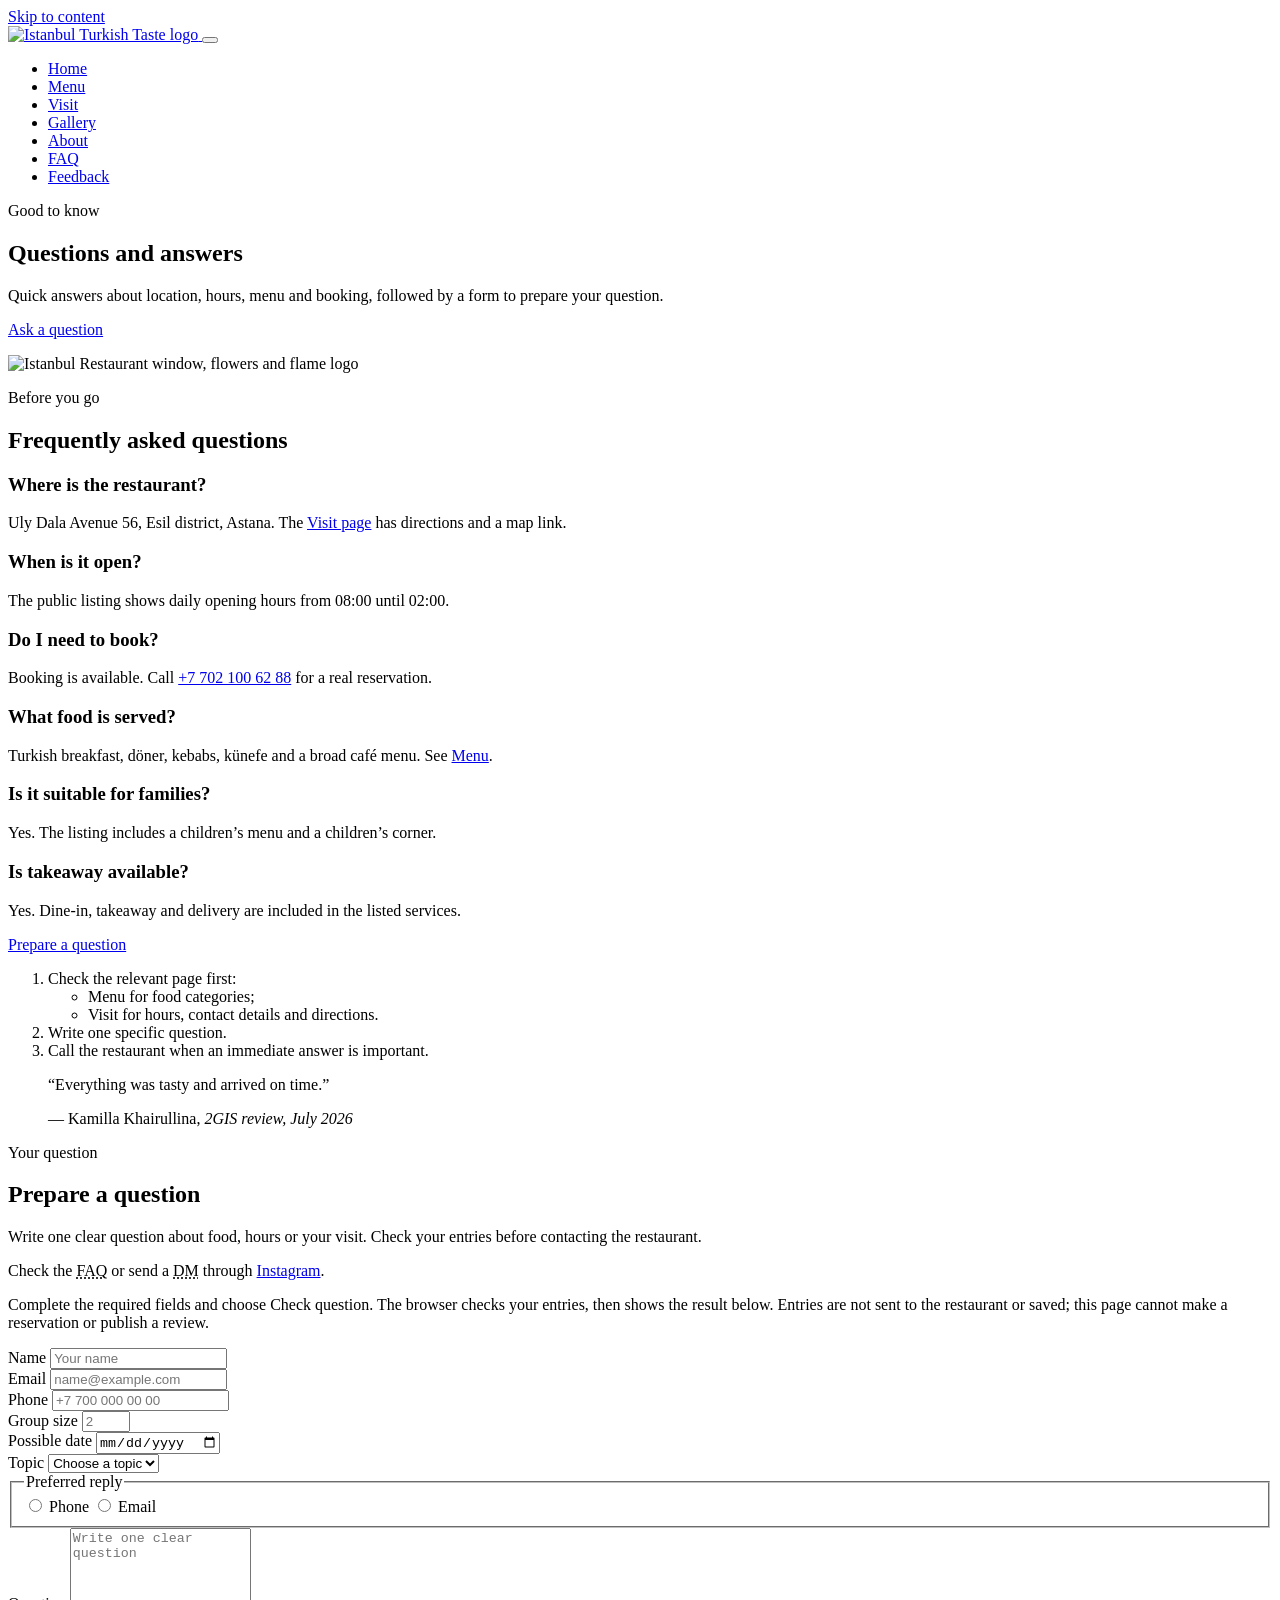
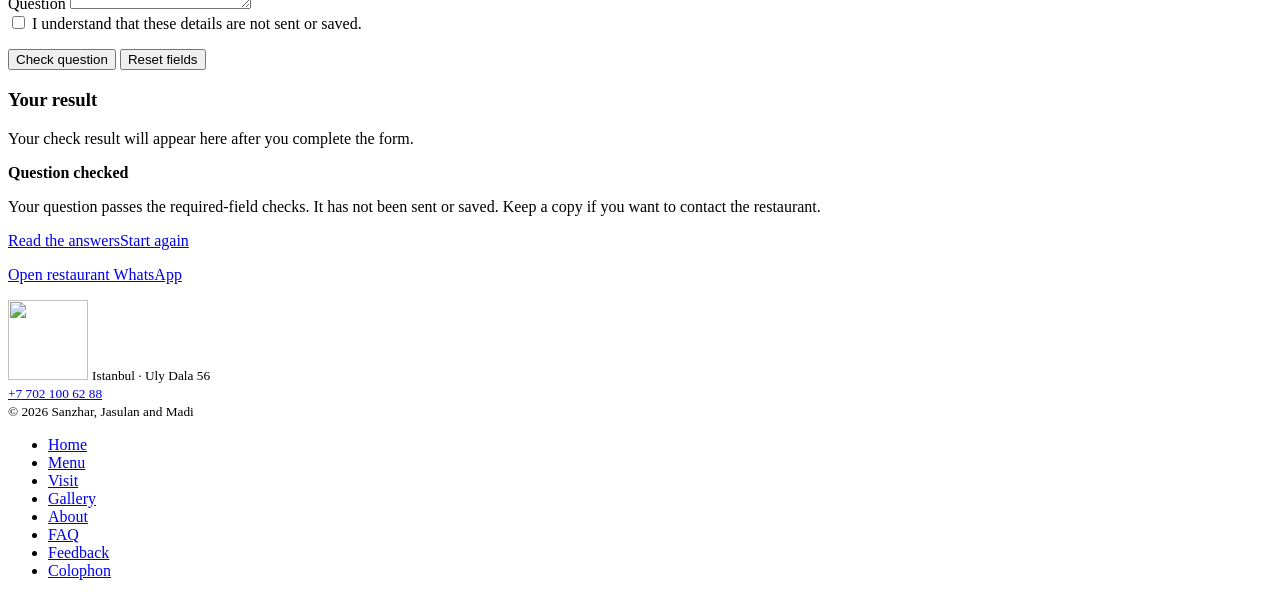
==== faq.html @ e1fde67c "Add restaurant pages and project documentation" ====
<!DOCTYPE html>
<html lang="en">
<head>
<meta charset="utf-8">
<meta content="width=device-width, initial-scale=1" name="viewport">
<meta content="Visitor questions and a question preparation form for Istanbul Restaurant in Astana." name="description">
<meta content="Madi" name="author">
<title>FAQ — Istanbul Restaurant Astana</title>
<!-- Pinned Bootstrap 5.3.8; local correction layer follows. --><link href="vendor/bootstrap/bootstrap.min.css" rel="stylesheet">
<link href="css/base.css" rel="stylesheet">
<link rel="icon" type="image/jpeg" href="images/istanbul-logo.jpg">
</head>
<body class="faq-page">
<!-- Author: Madi. -->
<a class="skip-link visually-hidden-focusable position-fixed top-0 start-0 m-3 btn btn-warning" href="#main-content">Skip to content</a>
<header class="site-header sticky-top bg-body border-bottom">
<div class="container">
<nav aria-label="Main navigation" class="navbar navbar-expand-lg w-100" data-bs-theme="light"><a aria-label="Istanbul Restaurant home" class="navbar-brand me-auto" href="index.html">
<img alt="Istanbul Turkish Taste logo" class="brand-logo object-fit-contain" src="images/istanbul-logo.jpg">
</a><button aria-controls="main-navbar" aria-expanded="false" aria-label="Toggle navigation" class="navbar-toggler" data-bs-target="#main-navbar" data-bs-toggle="collapse" type="button" id="navigation-toggle"><span class="navbar-toggler-icon"></span></button>
<div class="collapse navbar-collapse justify-content-lg-end" id="main-navbar"><ul class="navbar-nav gap-lg-2 mb-2 mb-lg-0" id="navigation-links">
<li class="nav-item"><a class="nav-link py-2" href="index.html">Home</a></li>
<li class="nav-item"><a class="nav-link py-2" href="menu.html">Menu</a></li>
<li class="nav-item"><a class="nav-link py-2" href="visit.html">Visit</a></li>
<li class="nav-item"><a class="nav-link py-2" href="gallery.html">Gallery</a></li>
<li class="nav-item"><a class="nav-link py-2" href="about.html">About</a></li>
<li class="nav-item"><a aria-current="page" class="nav-link py-2 active text-decoration-underline link-underline-warning link-offset-3" href="faq.html">FAQ</a></li>
<li class="nav-item"><a class="nav-link py-2" href="feedback.html">Feedback</a></li>
</ul></div>
</nav>
</div>
</header>
<main id="main-content">
<!-- This section introduces the questions and is labelled by the page h1. -->
<section aria-labelledby="faq-title" class="container-fluid px-0 border-bottom">
<div class="row g-0 align-items-stretch">
<div class="page-hero-copy col-12 col-lg-6 d-flex flex-column justify-content-center p-4 p-md-5">
<p class="small fw-bold text-uppercase text-brand-accent mb-3">Good to know</p>
<h1 class="display-2 mb-4" id="faq-title">Questions and answers</h1>
<p class="lead">Quick answers about location, hours, menu and booking, followed by a form to prepare your question.</p>
<p class="d-flex flex-wrap align-items-center gap-2 mt-4"><a class="btn btn-warning" href="#question-form">Ask a question</a></p>
</div>
<div class="page-hero-media col-12 col-lg-6 m-0">
<img alt="Istanbul Restaurant window, flowers and flame logo" class="img-fluid w-100 h-100 object-fit-cover" src="images/restaurant-window-logo.jpg" decoding="async">
</div>
</div></section>
<section class="py-5">
<div class="container">
<p class="small fw-bold text-uppercase text-brand-accent mb-3">Before you go</p>
<h2 class="display-5 mb-4" id="answers-title">Frequently asked questions</h2>
<div class="faq-grid row g-4" id="faq-items">
<article class="col-12 col-md-6 border-bottom pb-3">
<h3 class="h4 mb-3">Where is the restaurant?</h3>
<p>Uly Dala Avenue 56, Esil district, Astana. The <a href="visit.html">Visit page</a> has directions and a map link.</p>
</article>
<article class="col-12 col-md-6 border-bottom pb-3">
<h3 class="h4 mb-3">When is it open?</h3>
<p>The public listing shows daily opening hours from 08:00 until 02:00.</p>
</article>
<article class="col-12 col-md-6 border-bottom pb-3">
<h3 class="h4 mb-3">Do I need to book?</h3>
<p>Booking is available. Call <a href="tel:+77021006288">+7 702 100 62 88</a> for a real reservation.</p>
</article>
<article class="col-12 col-md-6 border-bottom pb-3">
<h3 class="h4 mb-3">What food is served?</h3>
<p>Turkish breakfast, döner, kebabs, künefe and a broad café menu. See <a href="menu.html">Menu</a>.</p>
</article>
<article class="col-12 col-md-6 border-bottom pb-3">
<h3 class="h4 mb-3">Is it suitable for families?</h3>
<p>Yes. The listing includes a children’s menu and a children’s corner.</p>
</article>
<article class="col-12 col-md-6 border-bottom pb-3">
<h3 class="h4 mb-3">Is takeaway available?</h3>
<p>Yes. Dine-in, takeaway and delivery are included in the listed services.</p>
</article>
</div>
<div id="generated-faq-items" aria-live="polite"></div>
<p class="mt-4"><a class="btn btn-warning" href="#question-form">Prepare a question</a></p>
<ol class="faq-steps list-unstyled d-grid gap-3 mt-4" start="1">
<li class="border rounded p-4 m-0">
              Check the relevant page first:
              <ul>
<li>Menu for food categories;</li>
<li>Visit for hours, contact details and directions.</li>
</ul>
</li>
<li class="border rounded p-4 m-0">Write one specific question.</li>
<li class="border rounded p-4 m-0">Call the restaurant when an immediate answer is important.</li>
</ol>
<blockquote>
<p><q>Everything was tasty and arrived on time.</q></p>
<footer>— Kamilla Khairullina, <cite>2GIS review, July 2026</cite></footer>
</blockquote>
</div>
</section>
<section aria-labelledby="question-title" class="py-5 bg-dark text-white" id="question-form">
<div class="feedback-panel container"><div class="row g-4 align-items-start">
<div class="col-12 col-lg-5">
<p class="small fw-bold text-uppercase text-brand-accent mb-3">Your question</p>
<h2 class="display-5 mb-4" id="question-title">Prepare a question</h2>
<p class="lead">Write one clear question about food, hours or your visit. Check your entries before contacting the restaurant.</p>
<p>
              Check the <abbr title="Frequently Asked Questions">FAQ</abbr> or send a
              <abbr title="Direct message">DM</abbr> through
              <a class="link-light" href="https://www.instagram.com/istanbul.turkishtaste/" rel="noopener noreferrer" target="_blank">Instagram</a>.
            </p>
</div>
<form action="faq.html#question-result" class="col-12 col-lg-7 bg-body text-dark p-4 border-top border-warning border-4 shadow-sm" method="get" id="faq-question-form" aria-describedby="faq-form-help">
<p id="faq-form-help">Complete the required fields and choose Check question. The browser checks your entries, then shows the result below. Entries are not sent to the restaurant or saved; this page cannot make a reservation or publish a review.</p>
<div id="faq-errors" class="d-none alert alert-danger p-3 mb-3" role="alert" tabindex="-1"></div>
<div class="form-grid row g-3">
<div class="col-12 col-md-6">
<label class="form-label" for="faq-name">Name</label>
<input class="form-control" id="faq-name" name="name" placeholder="Your name" required="" type="text" autocomplete="name" aria-describedby="faq-name-error">
<span id="faq-name-error" class="invalid-feedback d-none"></span>
</div>
<div class="col-12 col-md-6">
<label class="form-label" for="faq-email">Email</label>
<input class="form-control" id="faq-email" name="email" placeholder="name@example.com" required="" type="email" autocomplete="email" aria-describedby="faq-email-error">
<span id="faq-email-error" class="invalid-feedback d-none"></span>
</div>
<div class="col-12 col-md-6">
<label class="form-label" for="faq-phone">Phone</label>
<input class="form-control" id="faq-phone" name="phone" placeholder="+7 700 000 00 00" required="" type="tel" autocomplete="tel" aria-describedby="faq-phone-error">
<span id="faq-phone-error" class="invalid-feedback d-none"></span>
</div>
<div class="col-12 col-md-6">
<label class="form-label" for="faq-guests">Group size</label>
<input class="form-control" id="faq-guests" max="60" min="1" name="guests" placeholder="2" required="" type="number" aria-describedby="faq-guests-error">
<span id="faq-guests-error" class="invalid-feedback d-none"></span>
</div>
<div class="col-12 col-md-6">
<label class="form-label" for="faq-date">Possible date</label>
<input class="form-control" id="faq-date" name="date" required="" type="date" aria-describedby="faq-date-error">
<span id="faq-date-error" class="invalid-feedback d-none"></span>
</div>
<div class="col-12 col-md-6">
<label class="form-label" for="faq-topic">Topic</label>
<select class="form-select" id="faq-topic" name="topic" required="" aria-describedby="faq-topic-error">
<option value="">Choose a topic</option>
<option>Menu</option>
<option>Opening hours</option>
<option>Group visit</option>
<option>Accessibility</option>
</select>
<span id="faq-topic-error" class="invalid-feedback d-none"></span>
</div>
<fieldset class="col-12">
<legend>Preferred reply</legend>
<div class="choice-row d-flex flex-wrap align-items-center gap-3">
<input class="form-check-input" id="faq-reply-phone" name="reply" required="" type="radio" value="phone">
<label class="form-check-label" for="faq-reply-phone">Phone</label>
<input class="form-check-input" id="faq-reply-email" name="reply" type="radio" value="email">
<label class="form-check-label" for="faq-reply-email">Email</label>
</div>
</fieldset>
<div class="col-12">
<label class="form-label" for="faq-message">Question</label>
<textarea class="form-control" id="faq-message" name="message" placeholder="Write one clear question" required="" maxlength="1500" rows="5" aria-describedby="faq-message-error"></textarea>
<span id="faq-message-error" class="invalid-feedback d-none"></span>
</div>
<label class="col-12 d-flex align-items-center gap-2" for="faq-confirm">
<input class="form-check-input" id="faq-confirm" required="" type="checkbox" name="acknowledged" value="yes"> I understand that these details are not sent or saved.</label>
</div>
<p class="d-flex flex-wrap align-items-center gap-2 mt-4">
<button class="btn btn-warning" type="submit" id="faq-submit">Check question</button>
<button class="btn btn-outline-dark" type="reset" id="faq-reset">Reset fields</button>
</p>
<section id="question-result" class="result-panel border rounded p-3 mt-4" aria-labelledby="faq-result-title" tabindex="-1">
<h3 id="faq-result-title" class="h5">Your result</h3>
<p class="result-idle mb-0">Your check result will appear here after you complete the form.</p>
<div class="form-result alert alert-success p-3" role="status">
<strong>Question checked</strong><p class="mt-2">Your question passes the required-field checks. It has not been sent or saved. Keep a copy if you want to contact the restaurant.</p>
<div id="faq-summary"></div>
<div id="faq-confirmation" aria-live="polite"></div>
<p class="d-flex flex-wrap gap-2"><a class="btn btn-warning" href="faq.html#answers-title">Read the answers</a><a class="btn btn-outline-dark" href="faq.html#faq-question-form">Start again</a></p>
<p><a class="btn btn-outline-dark" href="https://wa.me/77021006288" target="_blank" rel="noopener noreferrer">Open restaurant WhatsApp</a></p>
</div></section>
</form>
</div></div>
</section>
</main>
<footer class="site-footer text-break bg-dark text-white">
  <div class="container py-4"><div class="row g-4 align-items-center">
    <div class="col-12 col-lg-5 d-flex align-items-center gap-3">
      <img alt="" class="object-fit-contain flex-shrink-0" width="80" height="80" src="images/istanbul-logo.jpg">
      <small>Istanbul · Uly Dala 56<br><a class="link-light" href="tel:+77021006288">+7 702 100 62 88</a><br>© 2026 Sanzhar, Jasulan and Madi</small>
    </div>
    <nav class="col-12 col-lg-7" aria-label="Footer navigation">
      <ul class="d-flex flex-wrap justify-content-lg-end gap-3 list-unstyled mb-0">
<li><a class="link-light" href="index.html">Home</a></li>
<li><a class="link-light" href="menu.html">Menu</a></li>
<li><a class="link-light" href="visit.html">Visit</a></li>
<li><a class="link-light" href="gallery.html">Gallery</a></li>
<li><a class="link-light" href="about.html">About</a></li>
<li><a class="link-light" href="faq.html">FAQ</a></li>
<li><a class="link-light" href="feedback.html">Feedback</a></li>
<li><a class="link-light" href="colophon.html">Colophon</a></li>
</ul>
    </nav>
  </div></div>
</footer>
<script src="vendor/bootstrap/bootstrap.bundle.min.js"></script>
<script src="js/main.js" defer></script>
<script src="js/forms.js" defer></script>
<script src="js/faq.js" defer></script>
</body>
</html>
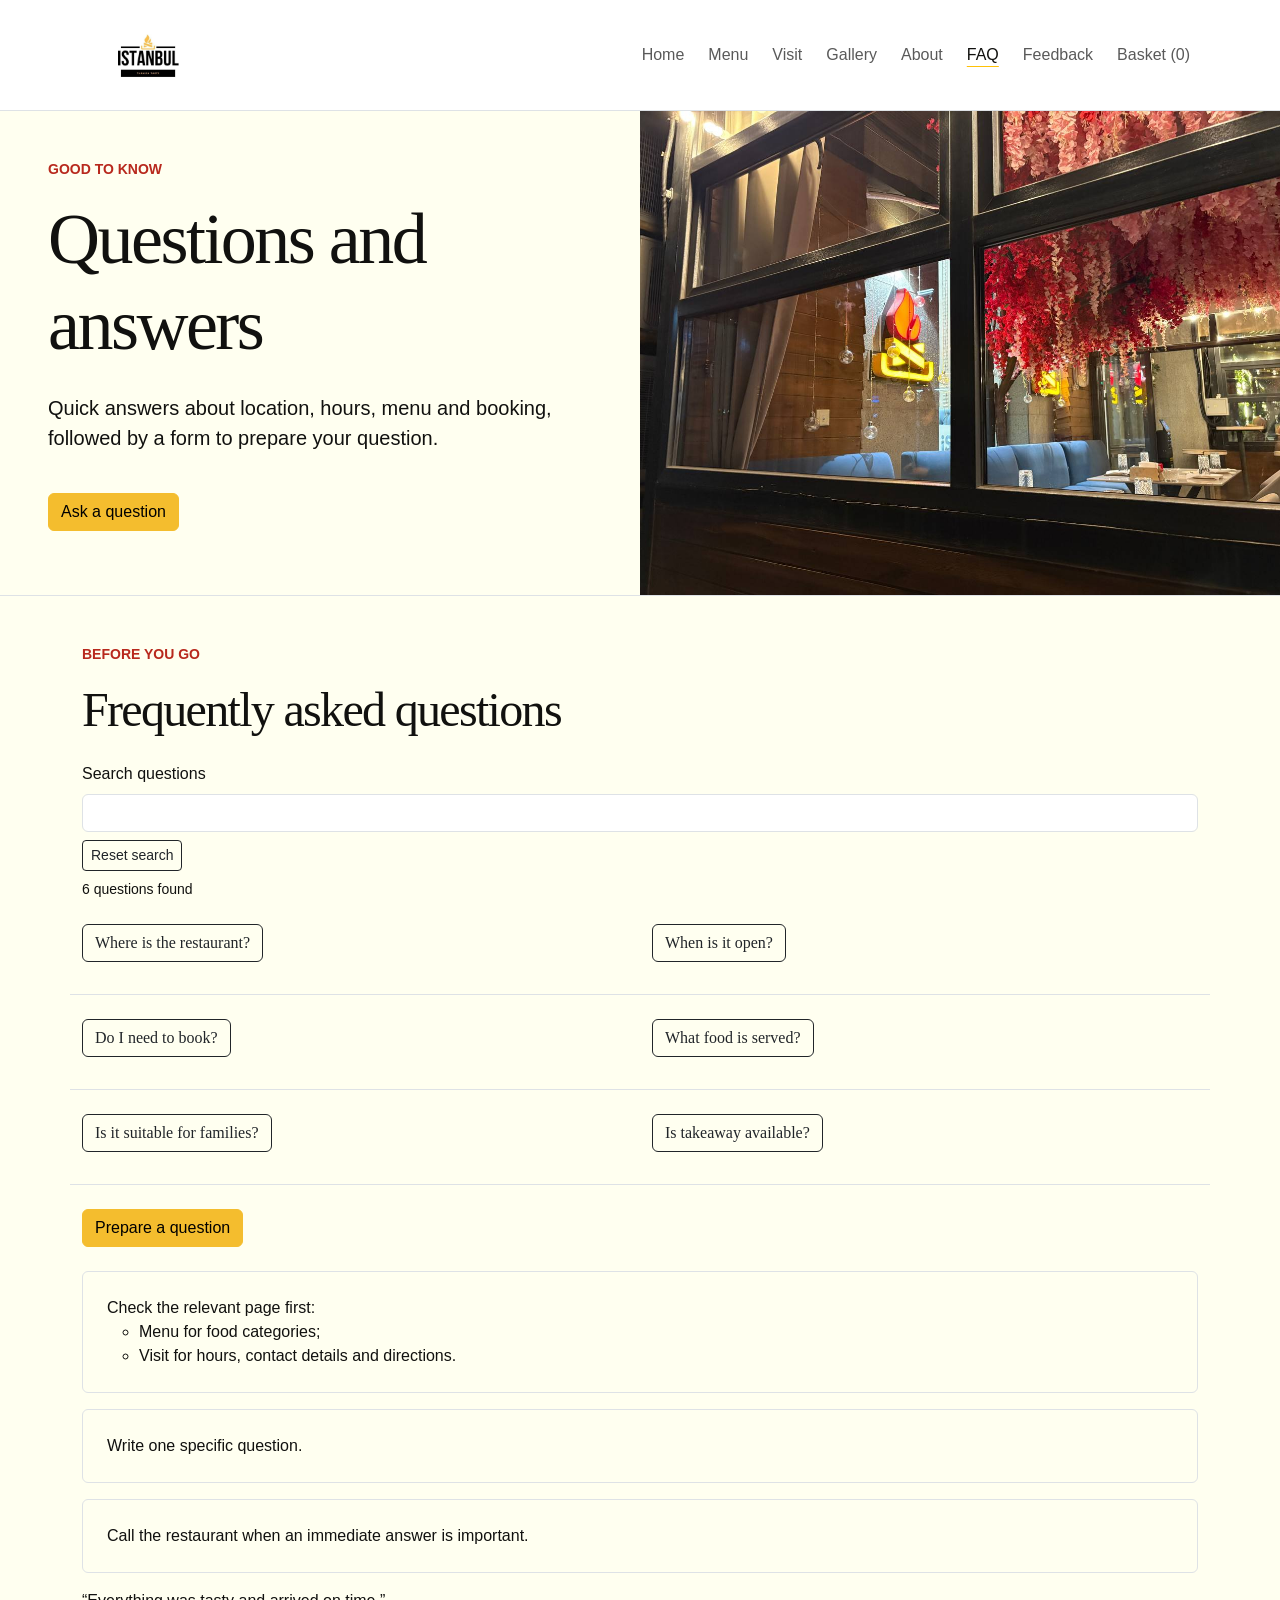
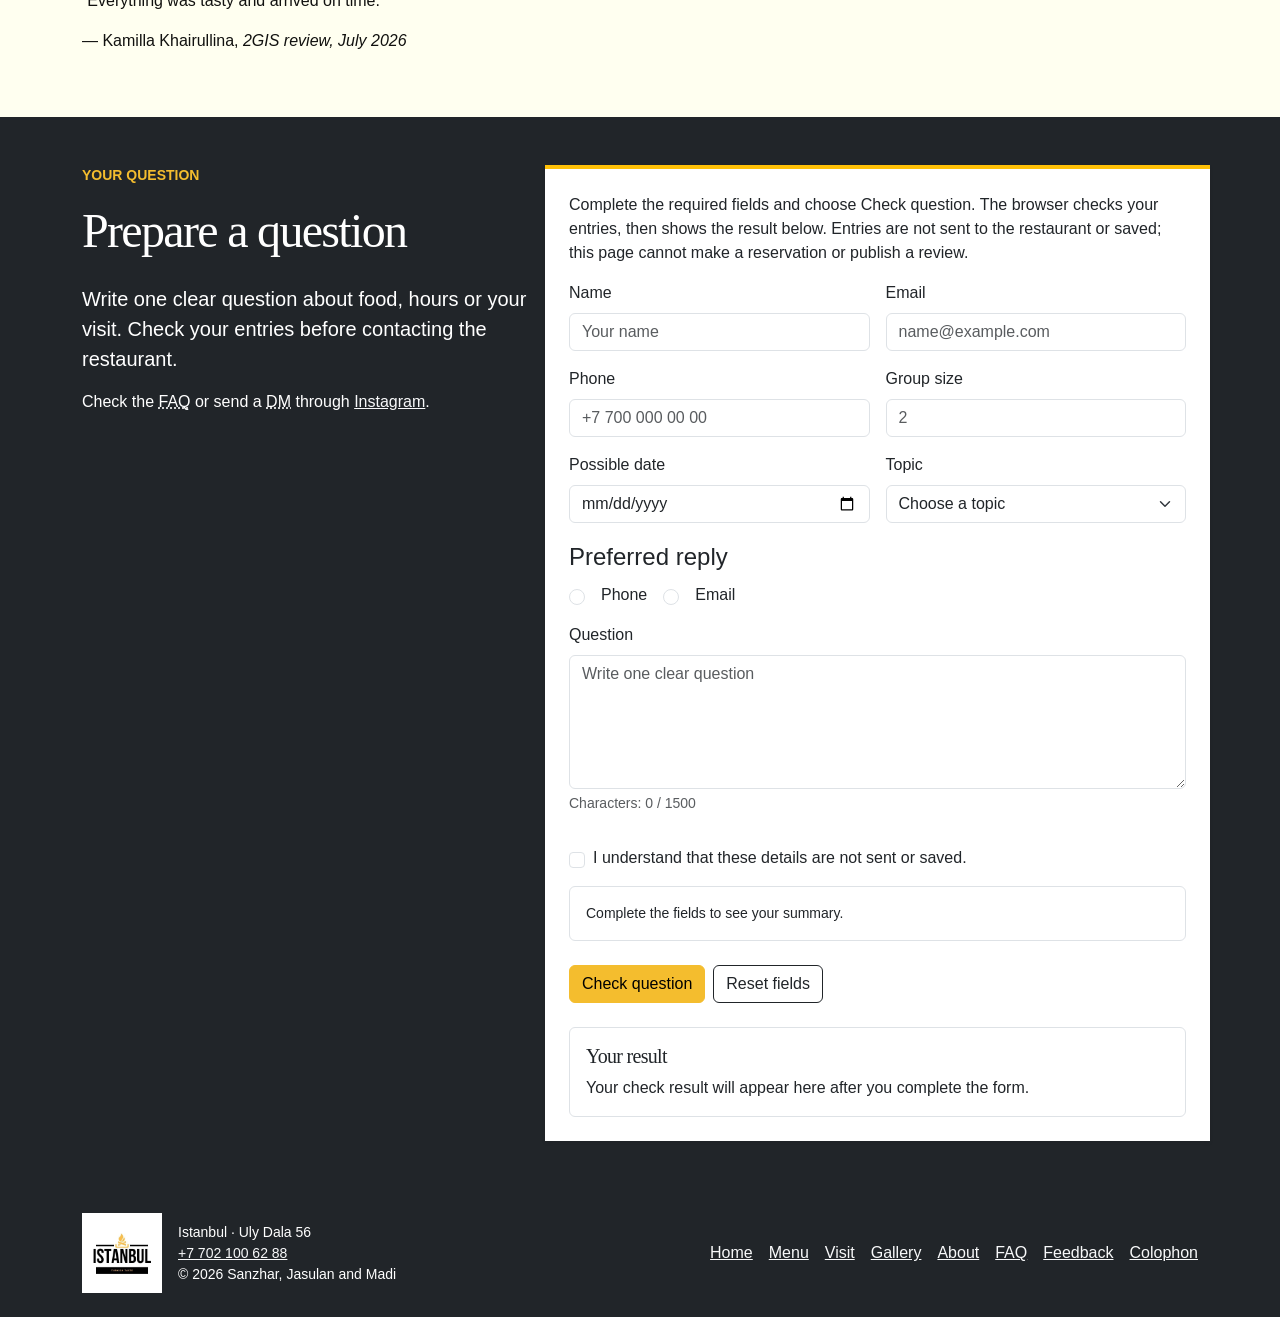
==== commit 5f04d08e: "Connect jQuery CDN and document rewritten features" ====
--- a/faq.html
+++ b/faq.html
@@ -201,8 +201,9 @@
   </div></div>
 </footer>
 <script src="vendor/bootstrap/bootstrap.bundle.min.js"></script>
+<script src="https://code.jquery.com/jquery-3.7.1.min.js" defer></script>
 <script src="js/main.js" defer></script>
-<script src="js/forms.js" defer></script>
+<script src="js/jquery-forms.js" defer></script>
 <script src="js/faq.js" defer></script>
 </body>
 </html>
--- a/css/base.css
+++ b/css/base.css
@@ -0,0 +1,138 @@
+/* Bootstrap 5.3.8 supplies layout, spacing, buttons and responsive behavior.
+   This file keeps Istanbul's palette, type and details Bootstrap does not provide. */
+:root {
+  --brand-ink: #11110f;
+  --brand-paper: ivory;
+  --brand-gold: #f4bd2e;
+  --brand-flame: #b8291d;
+}
+body {
+  background: var(--brand-paper);
+  color: var(--brand-ink);
+  font-family: "Trebuchet MS", Arial, sans-serif;
+}
+h1, h2, h3, h4 {
+  font-family: Georgia, "Times New Roman", serif;
+  letter-spacing: -.035em;
+}
+.text-brand-accent { color: var(--brand-flame); }
+.bg-dark .text-brand-accent,
+.brand-brown .text-brand-accent { color: var(--brand-gold); }
+.brand-brown { background: #3b2d24; }
+/* Match Bootstrap's button variables to the restaurant logo. */
+.btn-warning {
+  --bs-btn-bg: var(--brand-gold);
+  --bs-btn-border-color: var(--brand-gold);
+  --bs-btn-hover-bg: #e4ab1d;
+  --bs-btn-hover-border-color: #e4ab1d;
+}
+.brand-logo { width: 8.25rem; height: 5.25rem; object-fit: contain; }
+.site-header {
+  position: sticky;
+  top: 0;
+  z-index: 102;
+}
+.footer-logo { width: 5rem; height: 5rem; object-fit: contain; }
+.navbar .nav-link[aria-current="page"] {
+  color: var(--brand-ink);
+  text-decoration: underline;
+  text-decoration-color: var(--brand-gold);
+  text-underline-offset: .5em;
+}
+/* The photo stays structural; this gradient only protects text contrast. */
+.home-hero::after {
+  content: "";
+  position: absolute;
+  inset: 0;
+  background: linear-gradient(to top, rgba(17,17,15,.94), rgba(17,17,15,.55) 55%, rgba(17,17,15,.08));
+  pointer-events: none;
+}
+.hero-image { object-position: 60% center; }
+.cta-image { max-height: 28rem; }
+.hero-image, .cta-image { object-fit: cover; }
+/* Keep the keyboard skip link reachable without occupying normal layout space. */
+.skip-link {
+  position: fixed;
+  top: -6rem;
+  left: 1rem;
+  z-index: 1080;
+  padding: .75rem 1rem;
+  background: var(--brand-gold);
+  color: var(--brand-ink);
+}
+.skip-link:focus { top: 1rem; }
+/* Native form submission targets a prebuilt result; future JS uses the same states. */
+.form-result { display: none; }
+.form-result:target { display: block; }
+.result-panel:target .form-result { display: block; }
+.result-panel:target .result-idle { display: none; }
+.faq-stepss {
+  margin: 0;
+  padding: 32px;
+  list-style: none;
+  border: 1px solid rgba(17, 17, 15, 0.2);
+  display: grid;
+  border-radius: 8px;
+}
+
+/* Keep the shared sticky header clear of linked headings and form results. */
+html { scroll-padding-top: 8rem; }
+[id] { scroll-margin-top: 8rem; }
+[class*="col-"] { min-width: 0; }
+.site-footer a, address, pre { overflow-wrap: anywhere; }
+pre { max-width: 100%; overflow-x: auto; }
+.faq-steps { padding-left: 0; display: grid; gap: 1rem; margin-top: 2rem; }
+a:focus-visible, button:focus-visible, input:focus-visible,
+select:focus-visible, textarea:focus-visible, [tabindex="-1"]:focus-visible {
+  outline: 3px solid var(--brand-gold);
+  outline-offset: 3px;
+}
+
+/* State hooks are shared by all four forms and future generated content. */
+.is-hidden { display: none !important; }
+.is-active { font-weight: 700; text-decoration: underline; }
+.is-selected { border-color: var(--brand-gold) !important; box-shadow: 0 0 0 2px var(--brand-gold); }
+.is-error { color: #842029; background: #f8d7da; border: 1px solid #842029; border-radius: .375rem; }
+.is-success { color: #0f5132; background: #d1e7dd; border: 1px solid #0f5132; border-radius: .375rem; }
+.field-error { color: #842029; display: block; margin-top: .375rem; }
+.form-control.is-error, .form-select.is-error { background-color: white; border-color: #842029; }
+.cascade-demo { letter-spacing: .28em; }
+
+@media (max-width: 575.98px) {
+  .brand-logo { width: 6.5rem; height: 4rem; }
+  .navbar .nav-link { padding-block: .6rem; }
+  .faq-stepss { padding: 1.25rem; }
+}
+
+/* Menu filters, inline add buttons and expandable basket. */
+.menu-tools { margin: 24px 0; }
+.menu-tools > .row { max-width: 680px; }
+.menu-basket { background: #fff9e8; border: 1px solid #e6d7ad; border-radius: 12px; margin-bottom: 24px; }
+.menu-basket summary { cursor: pointer; padding: 16px 20px; display: flex; justify-content: space-between; align-items: center; gap: 12px; flex-wrap: wrap; }
+.menu-basket summary::after { content: "+"; font-size: 22px; }
+.menu-basket[open] summary::after { content: "−"; }
+.menu-basket summary strong { margin-left: auto; }
+.menu-basket summary:focus-visible { outline: 3px solid var(--brand-gold); outline-offset: 3px; }
+.basket-content { padding: 0 20px 20px; }
+.basket-row { display: flex; justify-content: space-between; gap: 12px; padding: 10px 0; border-bottom: 1px solid #e6d7ad; font-size: .9rem; }
+.basket-row strong { white-space: nowrap; }
+.dish-actions { display: flex; align-items: center; gap: 12px; margin-left: auto; }
+.dish-add { width: 30px; height: 30px; flex-shrink: 0; display: inline-flex; align-items: center; justify-content: center; border: 1px solid #dfc578; border-radius: 50%; background: #fff5d6; color: #563b0a; font: 22px/1 Arial, sans-serif; cursor: pointer; }
+.dish-add:hover { background: var(--brand-gold); }
+.dish-add:focus-visible { outline: 3px solid var(--brand-ink); outline-offset: 3px; }
+#menu-items li { align-items: center; }
+#menu-items li > span { flex: 1; min-width: 110px; }
+#menu-items [hidden] { display: none !important; }
+
+/* Center the full photo and keep controls inside the viewport. */
+.photo-viewer { width: 65vw; max-width: 1100px; height: 80vh; max-height: 90dvh; margin: auto; overflow: hidden; }
+.photo-viewer[open] { display: grid; grid-template-rows: minmax(0, 1fr) auto auto; gap: 12px; }
+.photo-viewer .photo-viewer-image { width: 100%; height: 100%; min-height: 0; object-fit: contain; }
+.photo-viewer > p { margin: 0; font-size: .9rem; }
+.photo-viewer::backdrop { background: rgb(0 0 0 / 65%); }
+@media (max-width: 767px) {
+  .photo-viewer { width: 94vw; height: 75vh; }
+}
+
+.basket-row { flex-wrap: wrap; }
+.basket-controls { flex-basis: 100%; }
